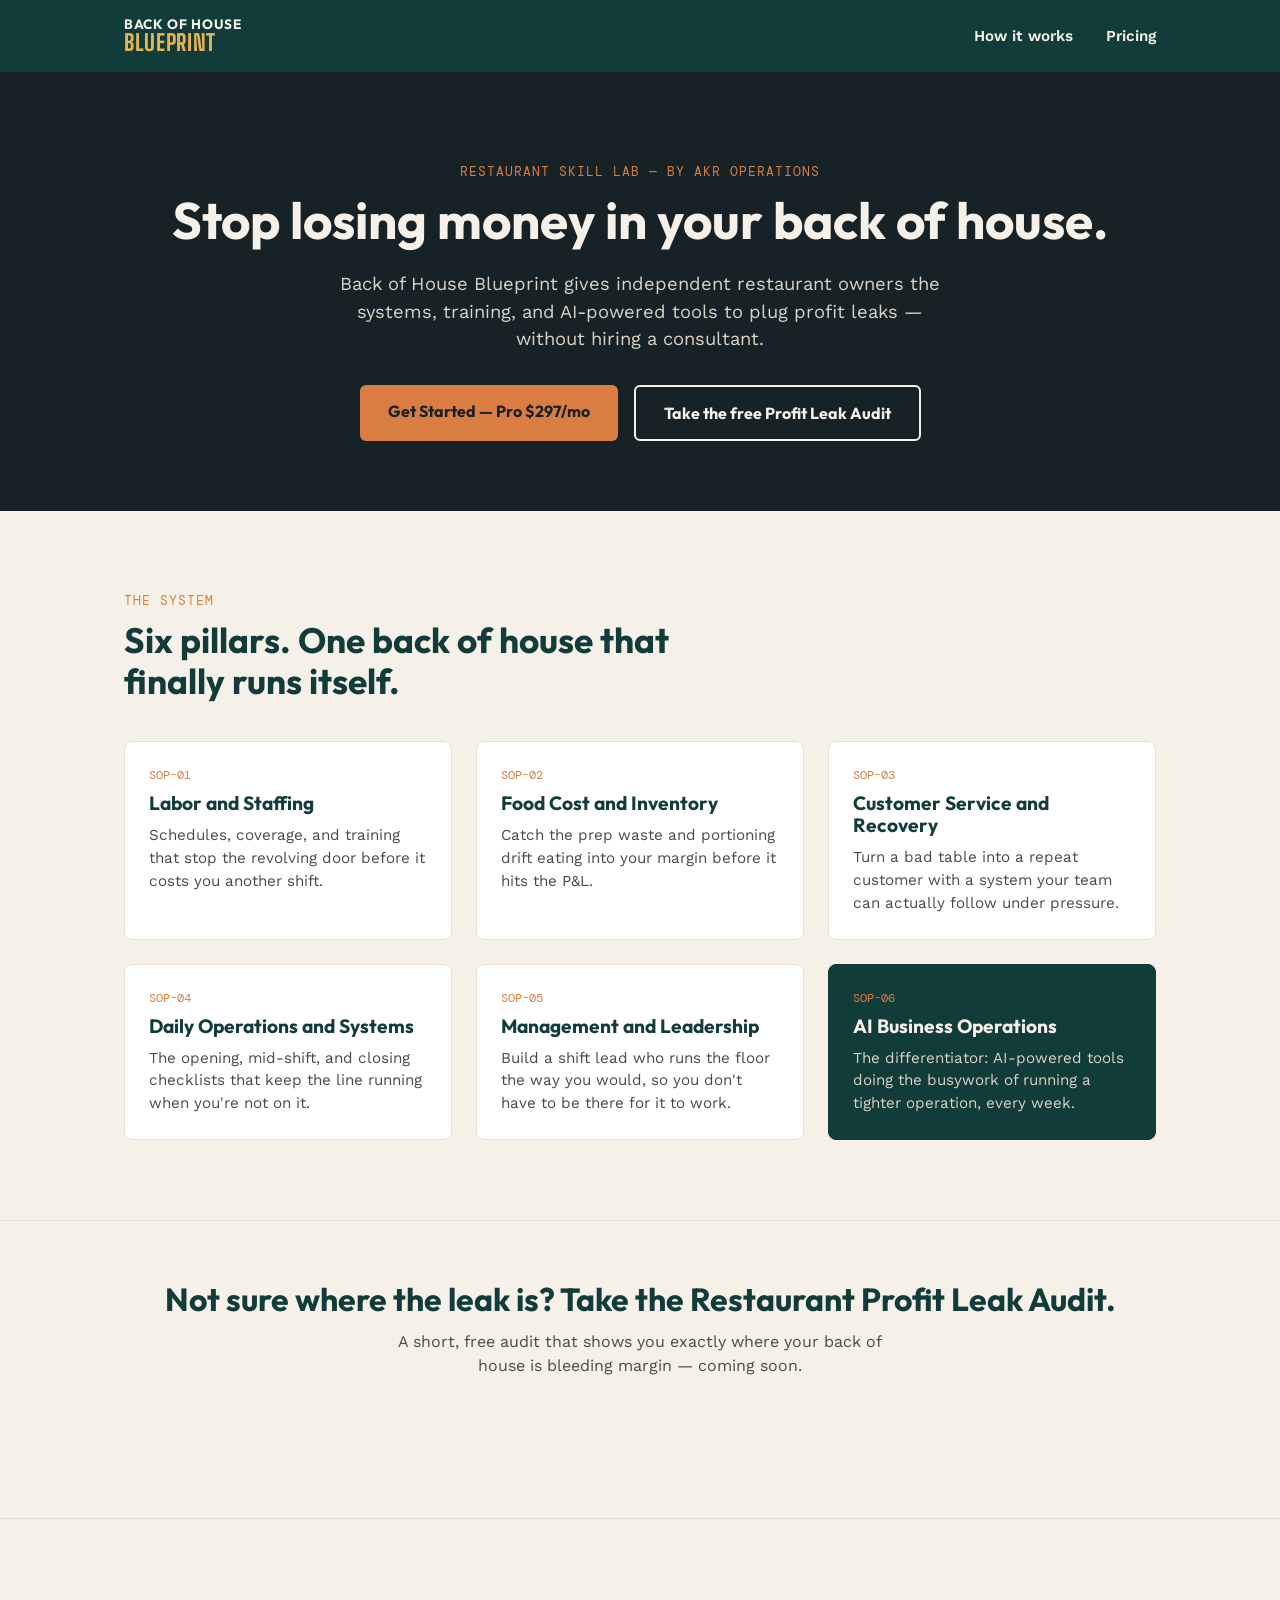
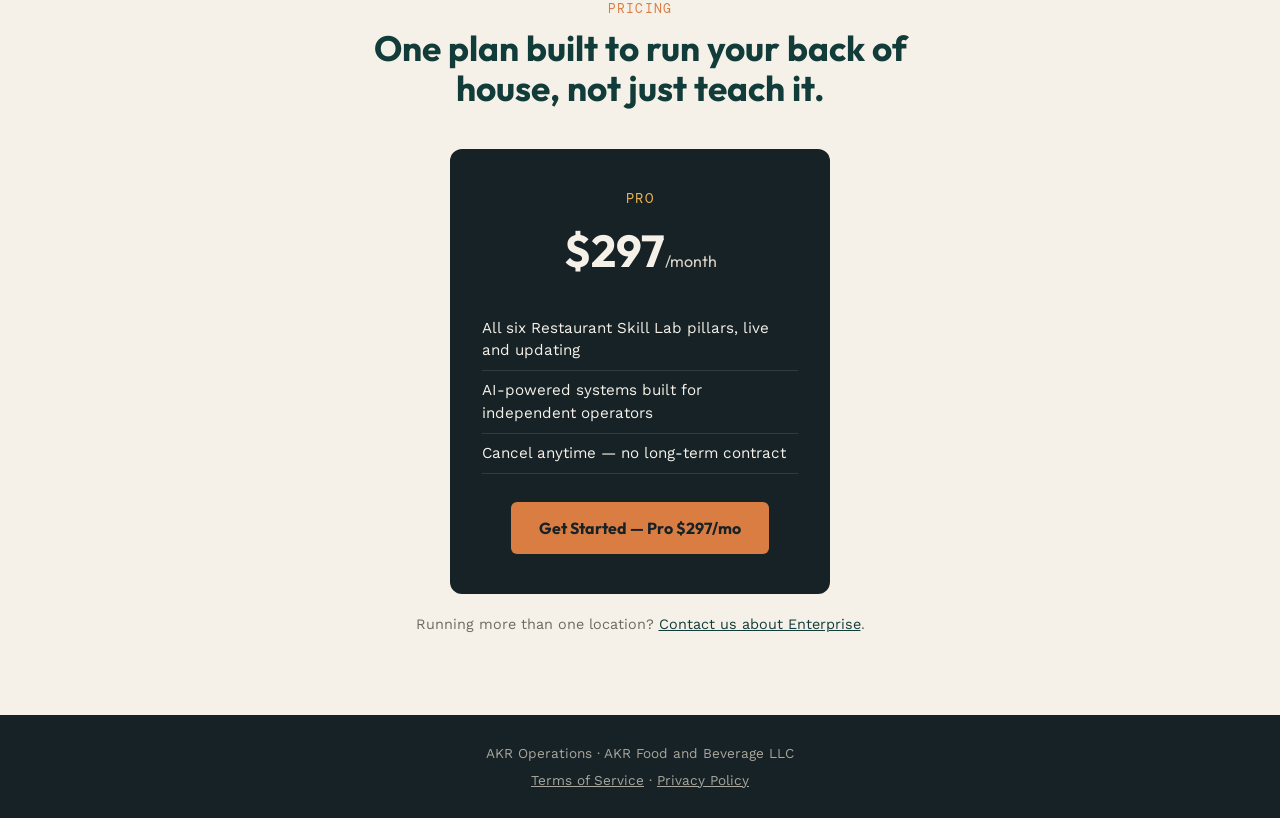
==== index.html @ 75a9b299 "Add Restaurant Skill Lab landing page Static HTML/CSS page for restaurantskilllab.com using the Back" ====
<!doctype html>
<html lang="en">
<head>
<meta charset="utf-8">
<meta name="viewport" content="width=device-width, initial-scale=1">
<title>Back of House Blueprint — Restaurant Skill Lab</title>
<meta name="description" content="Systems, training, and AI-powered tools that plug the profit leaks in your back of house — built for independent restaurant owners.">
<link rel="preconnect" href="https://fonts.googleapis.com">
<link rel="preconnect" href="https://fonts.gstatic.com" crossorigin>
<link href="https://fonts.googleapis.com/css2?family=Outfit:wght@400;600;700&family=Big+Shoulders:wght@700&family=Work+Sans:wght@400;600&family=DM+Mono:wght@400;500&display=swap" rel="stylesheet">
<link rel="stylesheet" href="styles.css">
</head>
<body>

<header class="site-header">
  <div class="wrap">
    <a class="logo" href="#top">
      <span class="logo-line1">BACK OF HOUSE</span>
      <span class="logo-line2">BLUEPRINT</span>
    </a>
    <nav>
      <a href="#pillars">How it works</a>
      <a href="#pricing">Pricing</a>
    </nav>
  </div>
</header>

<main id="top">

  <section class="hero">
    <div class="wrap">
      <p class="eyebrow">Restaurant Skill Lab — by AKR Operations</p>
      <h1>Stop losing money in your back of house.</h1>
      <p class="hero-sub">Back of House Blueprint gives independent restaurant owners the systems, training, and AI-powered tools to plug profit leaks — without hiring a consultant.</p>
      <div class="hero-ctas">
        <a class="btn btn-primary" href="#pricing">Get Started — Pro $297/mo</a>
        <a class="btn btn-secondary" href="#quiz">Take the free Profit Leak Audit</a>
      </div>
    </div>
  </section>

  <section class="pillars" id="pillars">
    <div class="wrap">
      <p class="eyebrow">The system</p>
      <h2>Six pillars. One back of house that finally runs itself.</h2>
      <div class="pillar-grid">
        <div class="pillar-card">
          <span class="pillar-tag">SOP-01</span>
          <h3>Labor and Staffing</h3>
          <p>Schedules, coverage, and training that stop the revolving door before it costs you another shift.</p>
        </div>
        <div class="pillar-card">
          <span class="pillar-tag">SOP-02</span>
          <h3>Food Cost and Inventory</h3>
          <p>Catch the prep waste and portioning drift eating into your margin before it hits the P&amp;L.</p>
        </div>
        <div class="pillar-card">
          <span class="pillar-tag">SOP-03</span>
          <h3>Customer Service and Recovery</h3>
          <p>Turn a bad table into a repeat customer with a system your team can actually follow under pressure.</p>
        </div>
        <div class="pillar-card">
          <span class="pillar-tag">SOP-04</span>
          <h3>Daily Operations and Systems</h3>
          <p>The opening, mid-shift, and closing checklists that keep the line running when you're not on it.</p>
        </div>
        <div class="pillar-card">
          <span class="pillar-tag">SOP-05</span>
          <h3>Management and Leadership</h3>
          <p>Build a shift lead who runs the floor the way you would, so you don't have to be there for it to work.</p>
        </div>
        <div class="pillar-card pillar-card-accent">
          <span class="pillar-tag">SOP-06</span>
          <h3>AI Business Operations</h3>
          <p>The differentiator: AI-powered tools doing the busywork of running a tighter operation, every week.</p>
        </div>
      </div>
    </div>
  </section>

  <section class="quiz-teaser" id="quiz">
    <div class="wrap">
      <h2>Not sure where the leak is? Take the Restaurant Profit Leak Audit.</h2>
      <p>A short, free audit that shows you exactly where your back of house is bleeding margin — coming soon.</p>
      <a class="btn btn-secondary" href="#pricing">Join the Pro waitlist instead</a>
    </div>
  </section>

  <section class="pricing" id="pricing">
    <div class="wrap">
      <p class="eyebrow">Pricing</p>
      <h2>One plan built to run your back of house, not just teach it.</h2>
      <div class="price-card">
        <p class="price-tag">Pro</p>
        <p class="price-amount">$297<span>/month</span></p>
        <ul class="price-features">
          <li>All six Restaurant Skill Lab pillars, live and updating</li>
          <li>AI-powered systems built for independent operators</li>
          <li>Cancel anytime — no long-term contract</li>
        </ul>
        <a class="btn btn-primary" href="#">Get Started — Pro $297/mo</a>
      </div>
      <p class="enterprise-note">Running more than one location? <a href="#">Contact us about Enterprise</a>.</p>
    </div>
  </section>

</main>

<footer class="site-footer">
  <div class="wrap">
    <p>AKR Operations · AKR Food and Beverage LLC</p>
    <p class="footer-links"><a href="#">Terms of Service</a> · <a href="#">Privacy Policy</a></p>
  </div>
</footer>

</body>
</html>
---- styles.css ----
:root {
  --teal: #123C39;
  --navy: #172227;
  --amber: #D97D42;
  --gold: #E8B354;
  --cream: #F5F1E8;
  --charcoal: #2A2A26;

  --font-head: 'Outfit', sans-serif;
  --font-display: 'Big Shoulders', sans-serif;
  --font-body: 'Work Sans', sans-serif;
  --font-mono: 'DM Mono', monospace;
}

* { box-sizing: border-box; margin: 0; padding: 0; }

body {
  font-family: var(--font-body);
  color: var(--charcoal);
  background: var(--cream);
  line-height: 1.5;
}

.wrap {
  max-width: 1080px;
  margin: 0 auto;
  padding: 0 24px;
}

h1, h2, h3 {
  font-family: var(--font-head);
  font-weight: 700;
  color: var(--teal);
  line-height: 1.15;
}

.eyebrow {
  font-family: var(--font-mono);
  font-size: 0.8rem;
  letter-spacing: 0.08em;
  text-transform: uppercase;
  color: var(--amber);
  margin-bottom: 10px;
}

/* Header */
.site-header {
  background: var(--teal);
  padding: 18px 0;
}
.site-header .wrap {
  display: flex;
  justify-content: space-between;
  align-items: center;
}
.logo {
  display: flex;
  flex-direction: column;
  text-decoration: none;
  line-height: 1;
}
.logo-line1 {
  font-family: var(--font-head);
  font-weight: 700;
  font-size: 0.85rem;
  color: var(--cream);
  letter-spacing: 0.05em;
}
.logo-line2 {
  font-family: var(--font-display);
  font-weight: 700;
  font-size: 1.4rem;
  color: var(--gold);
  letter-spacing: 0.03em;
}
.site-header nav a {
  color: var(--cream);
  text-decoration: none;
  font-weight: 600;
  margin-left: 28px;
  font-size: 0.95rem;
}
.site-header nav a:hover { color: var(--gold); }

/* Hero */
.hero {
  background: var(--navy);
  color: var(--cream);
  padding: 90px 0 70px;
  text-align: center;
}
.hero h1 {
  color: var(--cream);
  font-size: clamp(2rem, 5vw, 3.2rem);
  margin-bottom: 20px;
}
.hero-sub {
  max-width: 640px;
  margin: 0 auto 32px;
  font-size: 1.15rem;
  color: #D9D4C6;
}
.hero-ctas {
  display: flex;
  gap: 16px;
  justify-content: center;
  flex-wrap: wrap;
}

/* Buttons */
.btn {
  display: inline-block;
  padding: 14px 28px;
  border-radius: 6px;
  font-weight: 700;
  text-decoration: none;
  font-family: var(--font-head);
  font-size: 1rem;
}
.btn-primary {
  background: var(--amber);
  color: var(--navy);
}
.btn-primary:hover { background: var(--gold); }
.btn-secondary {
  background: transparent;
  color: var(--cream);
  border: 2px solid var(--cream);
}
.btn-secondary:hover { border-color: var(--gold); color: var(--gold); }

/* Pillars */
.pillars { padding: 80px 0; }
.pillars h2 { font-size: clamp(1.6rem, 3vw, 2.2rem); margin-bottom: 40px; max-width: 640px; }
.pillar-grid {
  display: grid;
  grid-template-columns: repeat(auto-fit, minmax(260px, 1fr));
  gap: 24px;
}
.pillar-card {
  background: #fff;
  border: 1px solid #E4DFD1;
  border-radius: 8px;
  padding: 24px;
}
.pillar-card-accent {
  background: var(--teal);
  border-color: var(--teal);
}
.pillar-card-accent h3, .pillar-card-accent p { color: var(--cream); }
.pillar-tag {
  font-family: var(--font-mono);
  font-size: 0.75rem;
  color: var(--amber);
  display: block;
  margin-bottom: 8px;
}
.pillar-card h3 { font-size: 1.2rem; margin-bottom: 10px; }
.pillar-card p { color: #4A4A44; font-size: 0.95rem; }
.pillar-card-accent p { color: #D9D4C6; }

/* Quiz teaser */
.quiz-teaser {
  background: var(--cream);
  border-top: 1px solid #E4DFD1;
  border-bottom: 1px solid #E4DFD1;
  padding: 60px 0;
  text-align: center;
}
.quiz-teaser h2 { font-size: clamp(1.4rem, 3vw, 2rem); margin-bottom: 12px; }
.quiz-teaser p { max-width: 520px; margin: 0 auto 24px; color: #4A4A44; }

/* Pricing */
.pricing { padding: 80px 0; text-align: center; }
.pricing h2 { max-width: 600px; margin: 0 auto 40px; font-size: clamp(1.6rem, 3vw, 2.2rem); }
.price-card {
  background: var(--navy);
  color: var(--cream);
  border-radius: 12px;
  max-width: 380px;
  margin: 0 auto;
  padding: 40px 32px;
}
.price-tag {
  font-family: var(--font-mono);
  color: var(--gold);
  text-transform: uppercase;
  letter-spacing: 0.08em;
  font-size: 0.85rem;
  margin-bottom: 8px;
}
.price-amount {
  font-family: var(--font-head);
  font-size: 2.8rem;
  font-weight: 700;
  color: var(--cream);
  margin-bottom: 24px;
}
.price-amount span {
  font-size: 1rem;
  font-weight: 400;
  color: #D9D4C6;
}
.price-features {
  list-style: none;
  text-align: left;
  margin-bottom: 28px;
}
.price-features li {
  padding: 8px 0;
  border-bottom: 1px solid rgba(245,241,232,0.12);
  font-size: 0.95rem;
}
.enterprise-note {
  margin-top: 20px;
  font-size: 0.9rem;
  color: #6B6B62;
}
.enterprise-note a { color: var(--teal); }

/* Footer */
.site-footer {
  background: var(--navy);
  color: #A9A69B;
  padding: 28px 0;
  text-align: center;
  font-size: 0.85rem;
}
.footer-links { margin-top: 6px; }
.footer-links a { color: #A9A69B; }
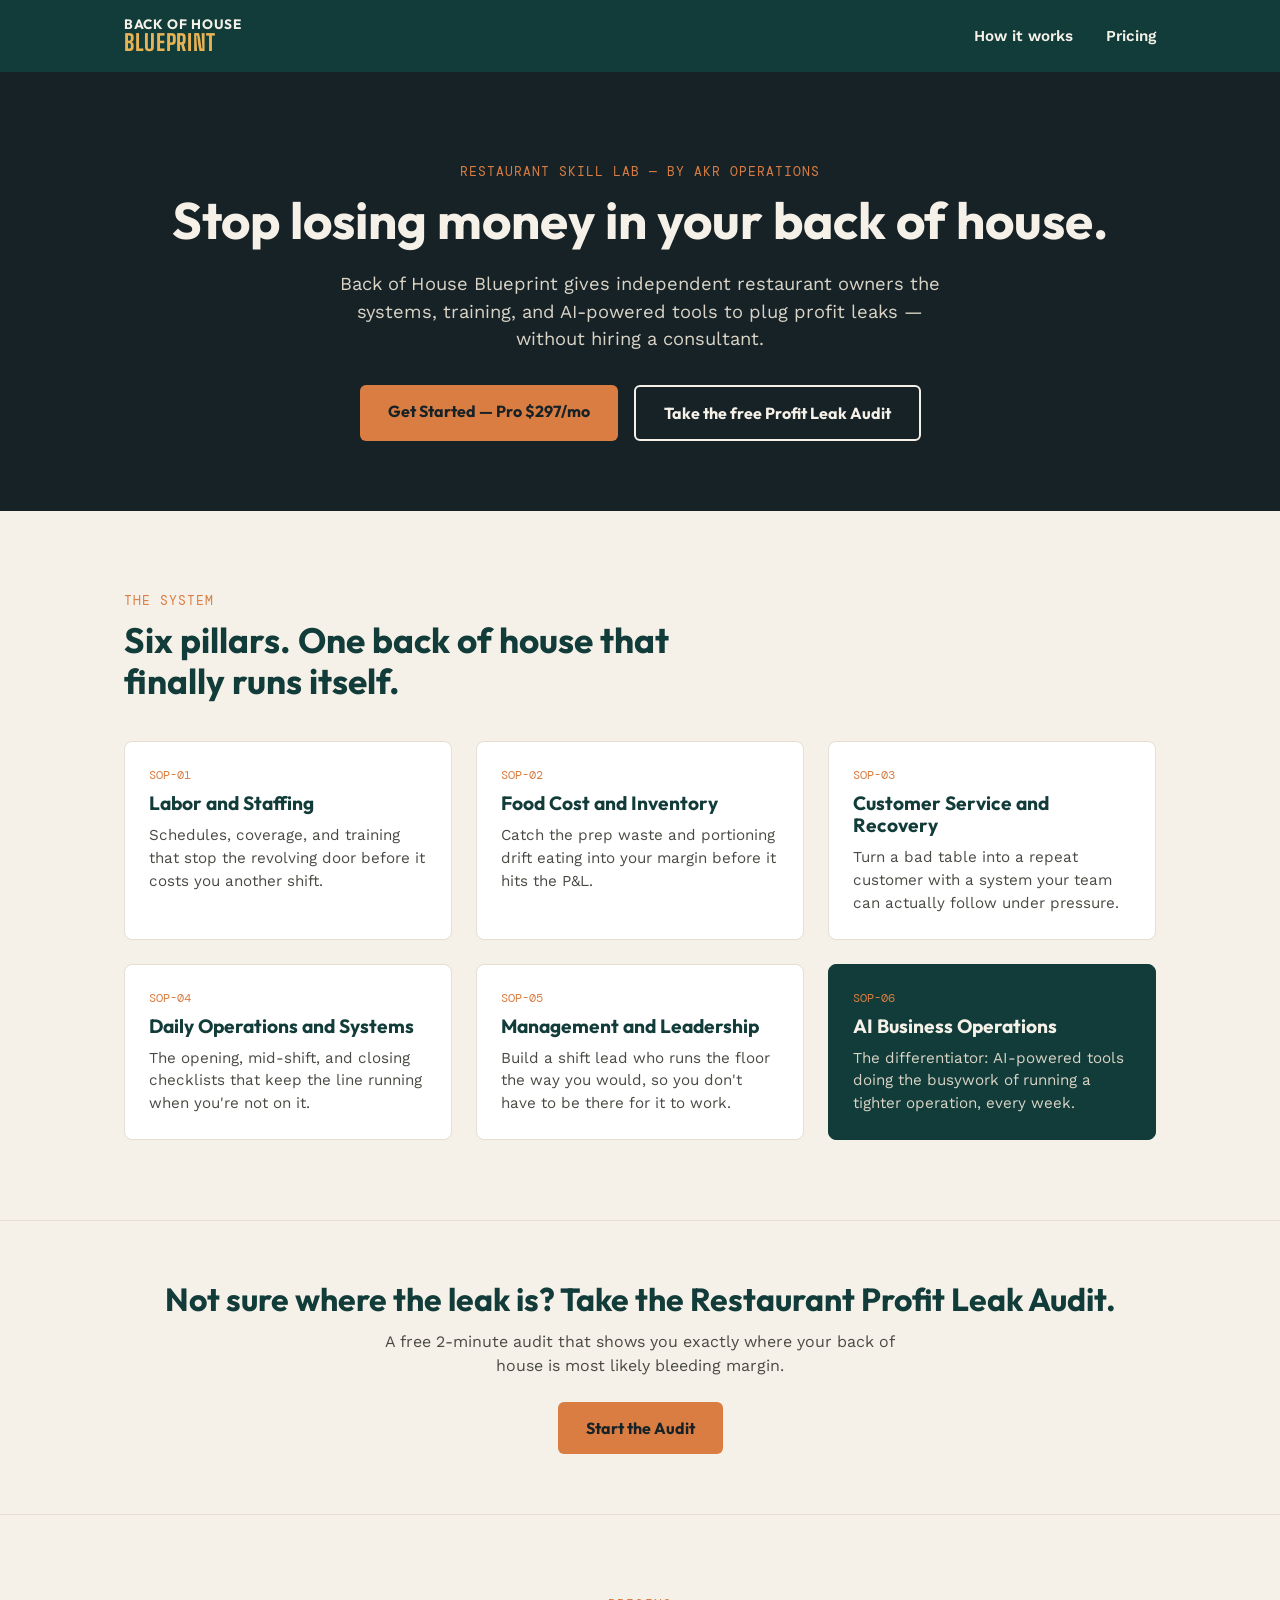
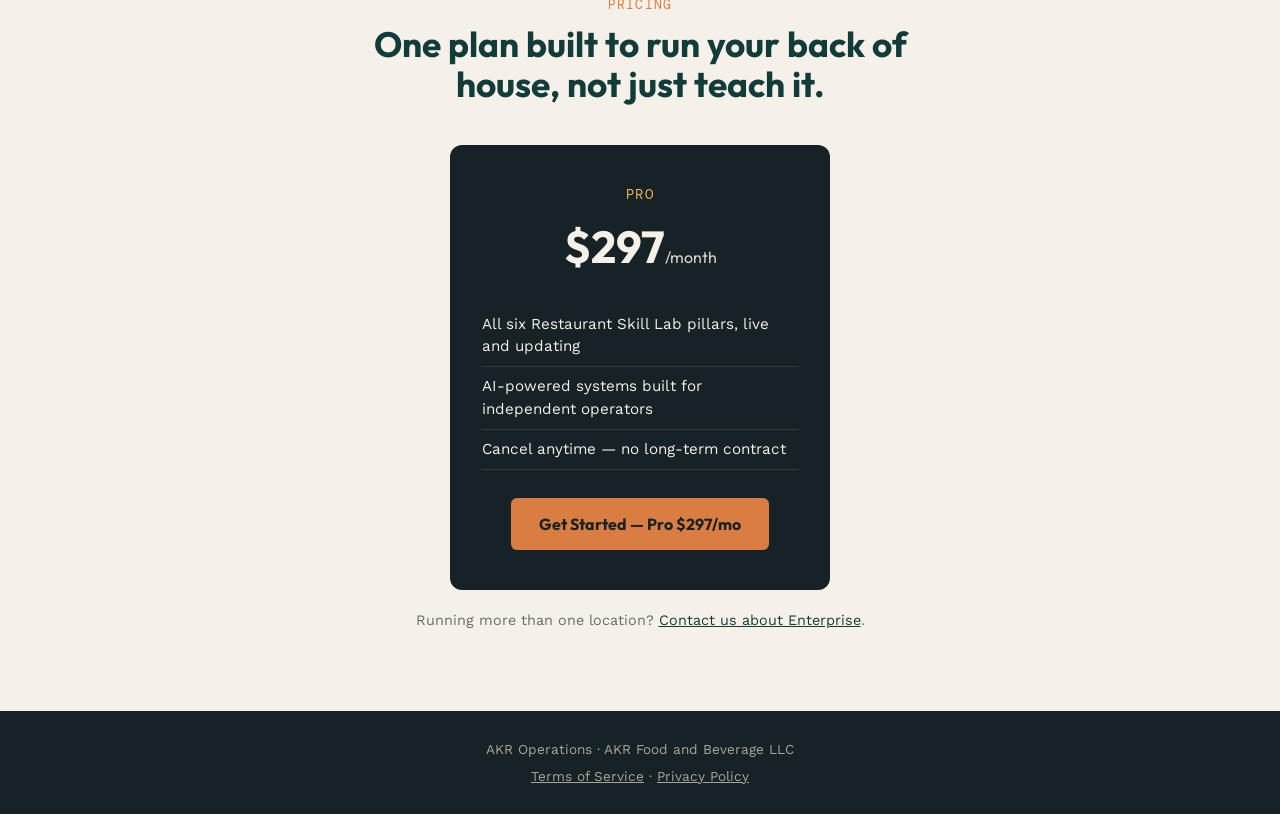
==== commit ac8e8a2f: "Add Restaurant Profit Leak Audit quiz 8-question quiz scoring answers across the six content pillars" ====
--- a/index.html
+++ b/index.html
@@ -34,7 +34,7 @@
       <p class="hero-sub">Back of House Blueprint gives independent restaurant owners the systems, training, and AI-powered tools to plug profit leaks — without hiring a consultant.</p>
       <div class="hero-ctas">
         <a class="btn btn-primary" href="#pricing">Get Started — Pro $297/mo</a>
-        <a class="btn btn-secondary" href="#quiz">Take the free Profit Leak Audit</a>
+        <a class="btn btn-secondary" href="quiz/index.html">Take the free Profit Leak Audit</a>
       </div>
     </div>
   </section>
@@ -81,8 +81,8 @@
   <section class="quiz-teaser" id="quiz">
     <div class="wrap">
       <h2>Not sure where the leak is? Take the Restaurant Profit Leak Audit.</h2>
-      <p>A short, free audit that shows you exactly where your back of house is bleeding margin — coming soon.</p>
-      <a class="btn btn-secondary" href="#pricing">Join the Pro waitlist instead</a>
+      <p>A free 2-minute audit that shows you exactly where your back of house is most likely bleeding margin.</p>
+      <a class="btn btn-primary" href="quiz/index.html">Start the Audit</a>
     </div>
   </section>
 
